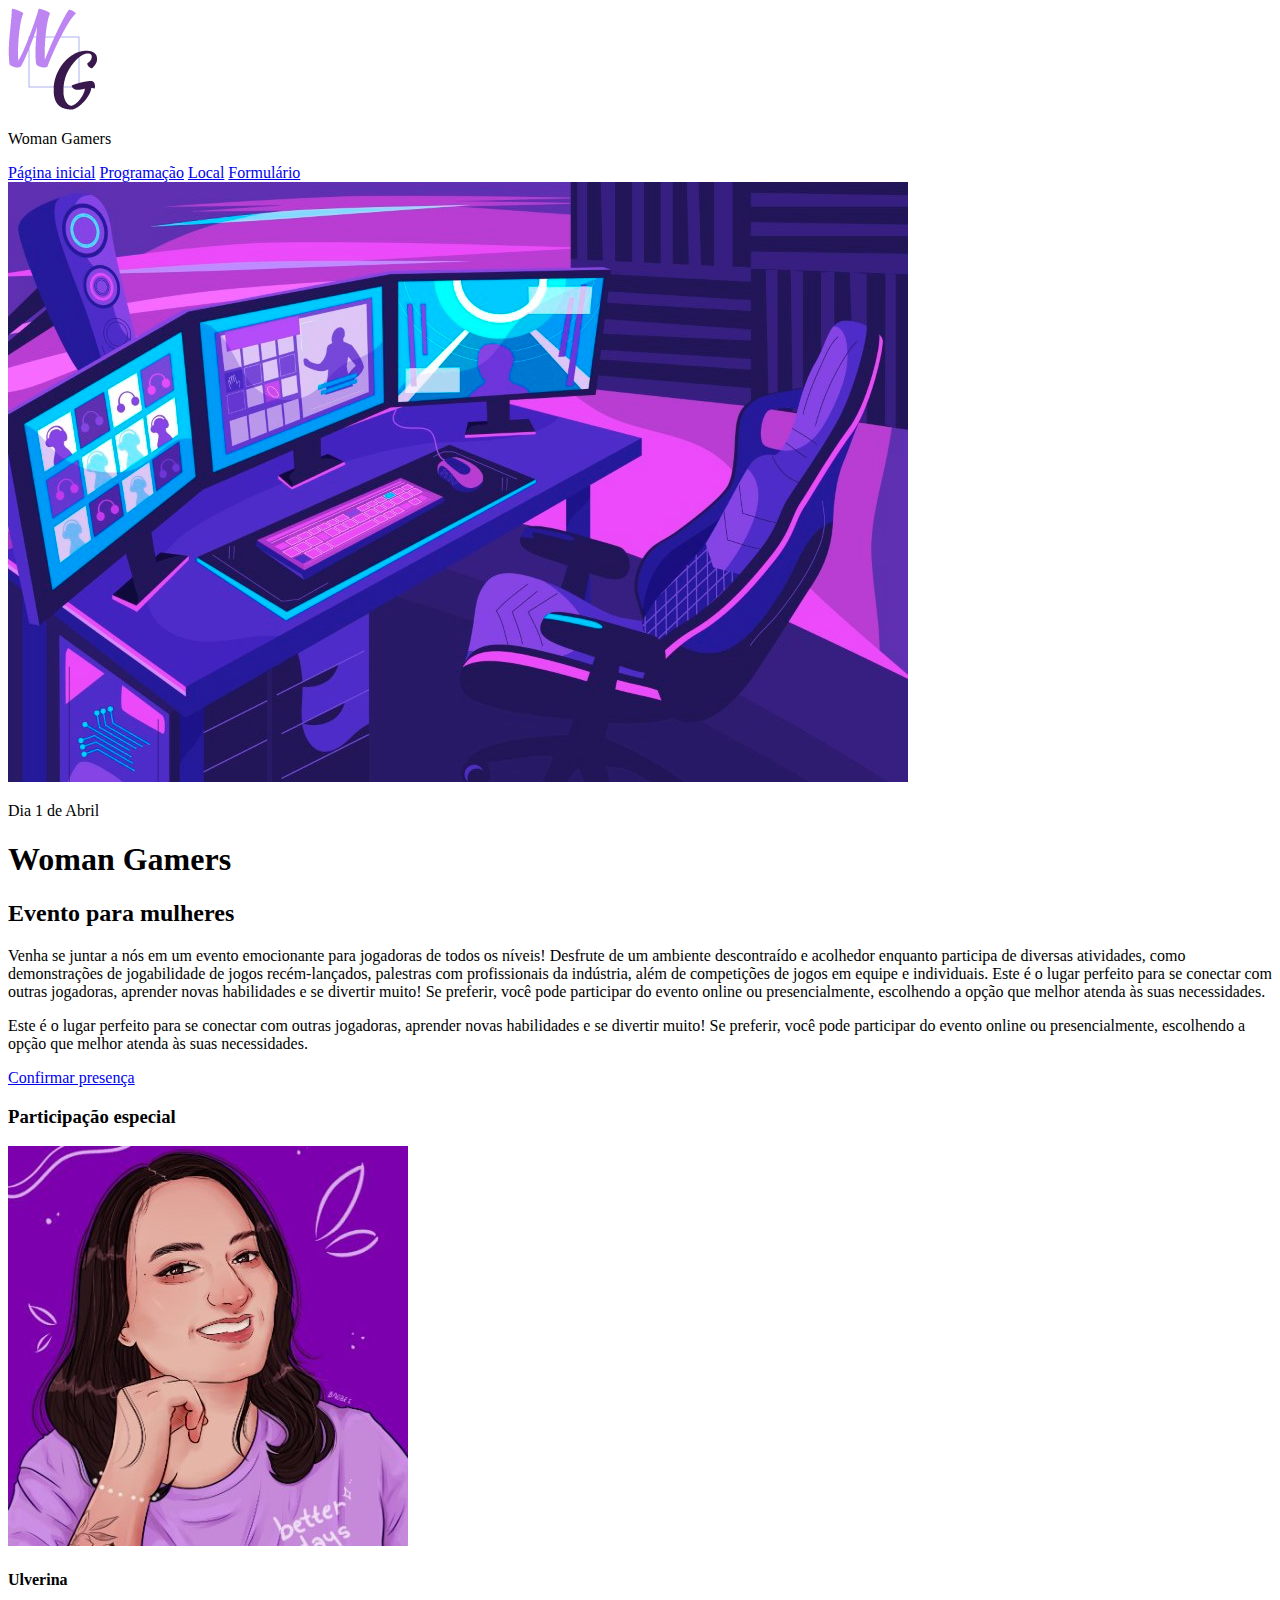
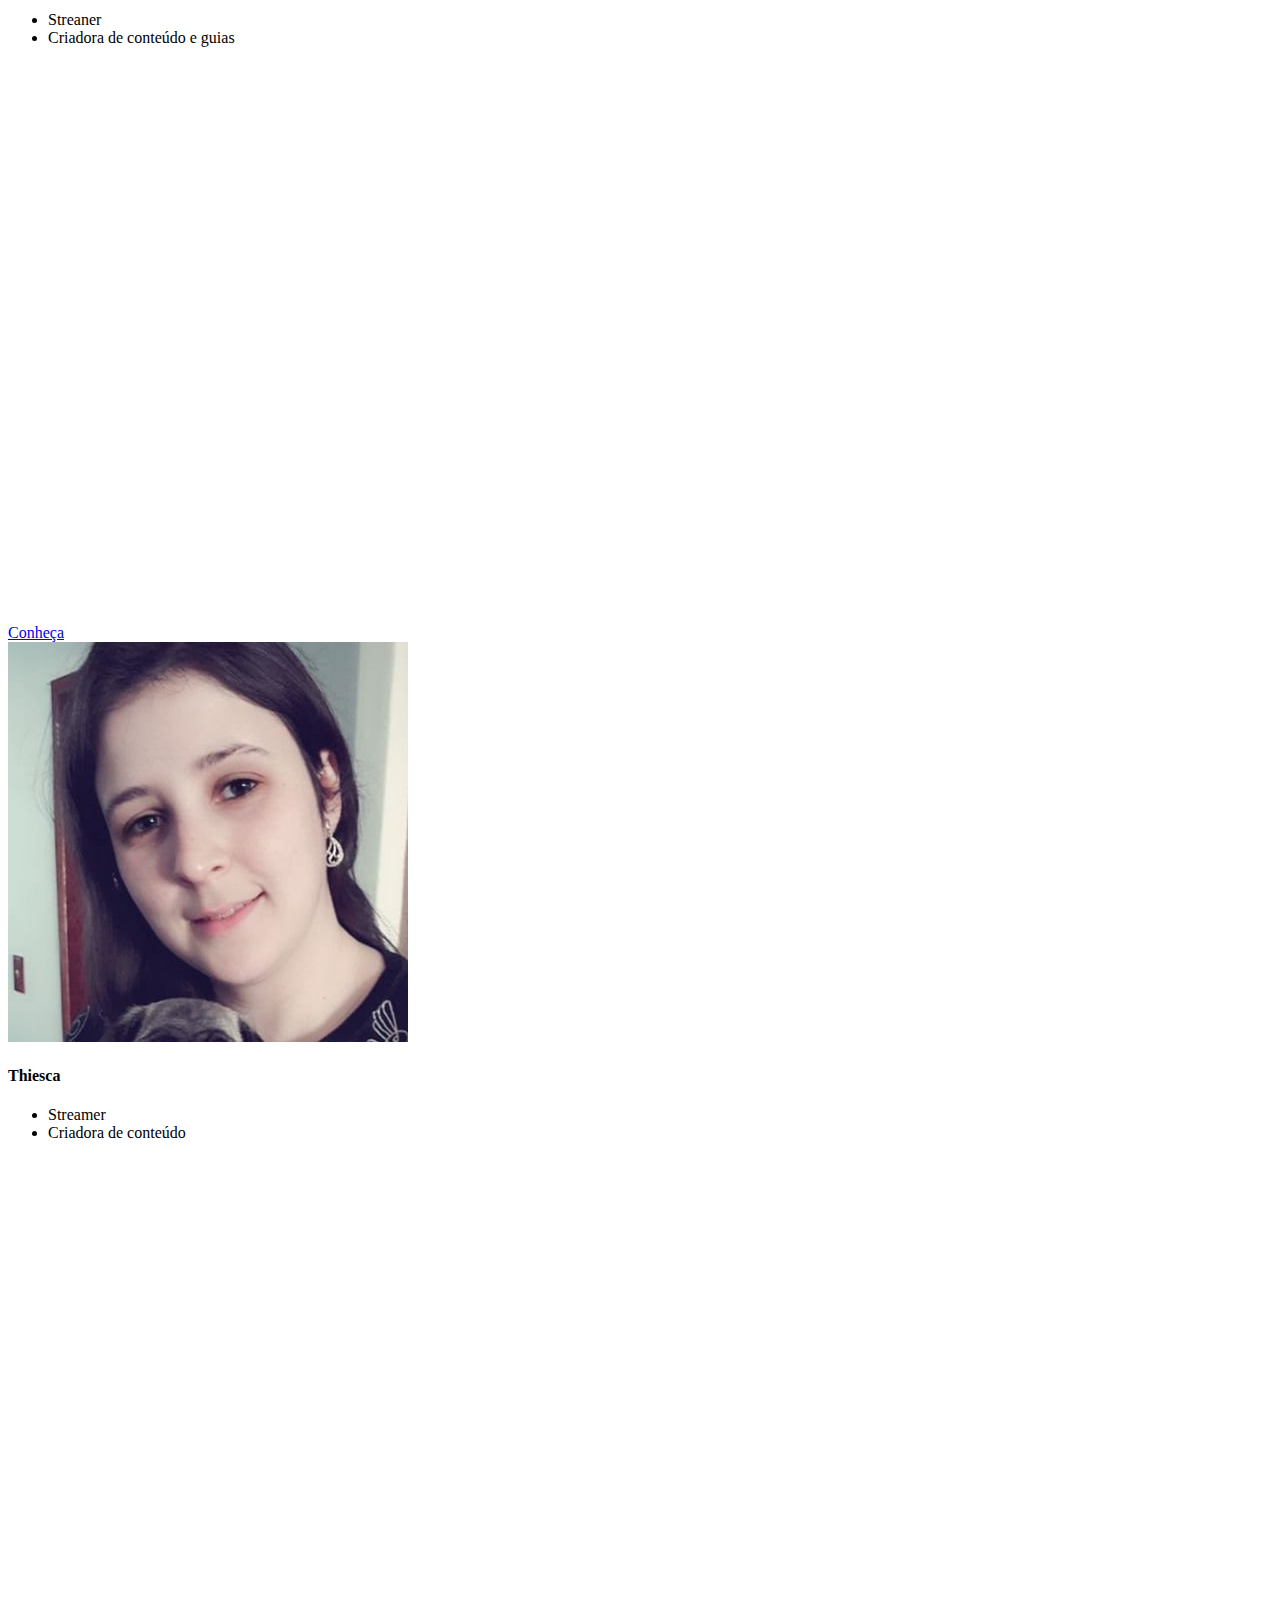
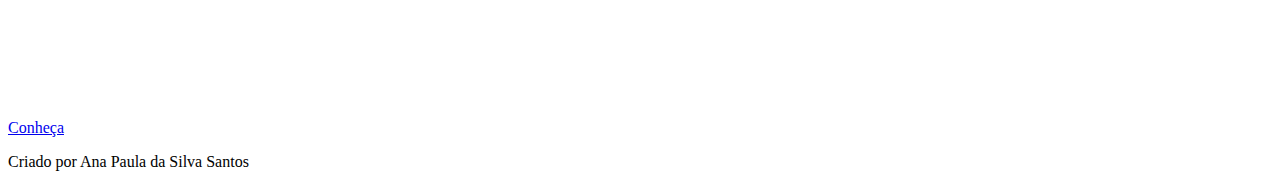
==== index.html @ d46bee35 "Adicionando arquivos" ====
<!DOCTYPE html>
<html lang="pt-br">

<head>

    <meta charset="UTF-8">
    <meta http-equiv="X-UA-Compatible" content="IE=edge">
    <meta name="viewport" content="width=device-width, initial-scale=1.0">
    <title>Woman Gamers</title>
    <link rel="shortcut icon" href="./img/logotipo.ico" type="image/x-icon">

</head>

<body>

    <section class="logo">

        <img src="./img/logotipo.png" alt="logotipo" class="logo-imagem">
        <p class="logo-texto">Woman Gamers</p>

    </section>

    <nav>

        <a href="index.html" class="nav-link">Página inicial</a>
        <a href="programacao.html" class="nav-link">Programação</a>
        <a href="local.html" class="nav-link">Local</a>
        <a href="formulario.html" class="nav-link">Formulário</a>

    </nav>

    <section class="cabecalho">

        <img src="./img/cabecalho_index.jpg" alt="imagem de cabeçalho" class="cabecalho-imagem">
        <p class="cabecalho-texto">Dia 1 de Abril</p>
        <h1 class="cabecalho-titulo">Woman Gamers</h1>

    </section>

    <section class="conteudo">

        <h2 class="conteudo-titulo"> Evento para mulheres</h2>
        
        <p class="conteudo-texto">
            Venha se juntar a nós em um evento emocionante para jogadoras de todos os níveis! Desfrute de um ambiente
            descontraído e acolhedor enquanto participa de diversas atividades, como demonstrações de jogabilidade de
            jogos recém-lançados, palestras com profissionais da indústria, além de competições de jogos em equipe e
            individuais.
            Este é o lugar perfeito para se conectar com outras jogadoras, aprender novas habilidades e se divertir
            muito! Se preferir, você pode participar do evento online ou presencialmente, escolhendo a opção que melhor
            atenda às suas necessidades.
        </p>

        <p class="conteudo-texto">
            Este é o lugar perfeito para se conectar com outras jogadoras, aprender novas habilidades e se divertir
            muito! Se preferir, você pode participar do evento online ou presencialmente, escolhendo a opção que melhor
            atenda às suas necessidades.
        </p>

        <a href="formulario.html" class="conteudo-botao">Confirmar presença</a>

    </section>

    <section class="participacao-especial">

        <h3 class="participacao-especial-titulo">Participação especial</h3>

        <div class="participante">

            <img src="./img/ulve400x400.jpg" alt="imagem ulverina" class="participante-imagem">
            <h4 class="participante-titulo">Ulverina</h4>

            <ul class="paticipante-lista">

                <li class="paticipante-item">Streaner</li>
                <li class="paticipante-item">Criadora de conteúdo e guias</li>

            </ul>

                <a href="https://linktr.ee/ulverina" class="participante-botao">Conheça</a>
                <iframe width="1008" height="575" src="https://www.youtube.com/embed/ABy7Rdi3_rg"
                    title="VELOZ E FURIOSA NA KOMBOSA - We took that Trip" frameborder="0"
                    allow="accelerometer; autoplay; clipboard-write; encrypted-media; gyroscope; picture-in-picture; web-share"
                    allowfullscreen class="paticipante-video"></iframe>

        </div>

        <div class="participante">

            <img src="./img/thi400x400.jpg" alt="imagem thiesca" class="participante-imagem">
            <h4 class="paticipante-titulo">Thiesca</h4>

            <ul class="paticipante-lista">

                <li class="paticipante-item">Streamer</li>
                <li class="paticipante-item">Criadora de conteúdo</li>

            </ul>

            <a href="https://linktr.ee/thiesca" class="participante-botao">Conheça</a>

            <iframe width="1008" height="575" src="https://www.youtube.com/embed/AFjJ7q7mg8w"
                title="RPG de aventura e mineração | Terraria + Stardew Valley? - CORE KEEPER 01" frameborder="0"
                allow="accelerometer; autoplay; clipboard-write; encrypted-media; gyroscope; picture-in-picture; web-share"
                allowfullscreen class="paticipante-video"></iframe>

        </div>

    </section>

    <footer class="rodape">

        <p class="rodape-texto">Criado por Ana Paula da Silva Santos</p>

    </footer>

    </nav>

</body>

</html>
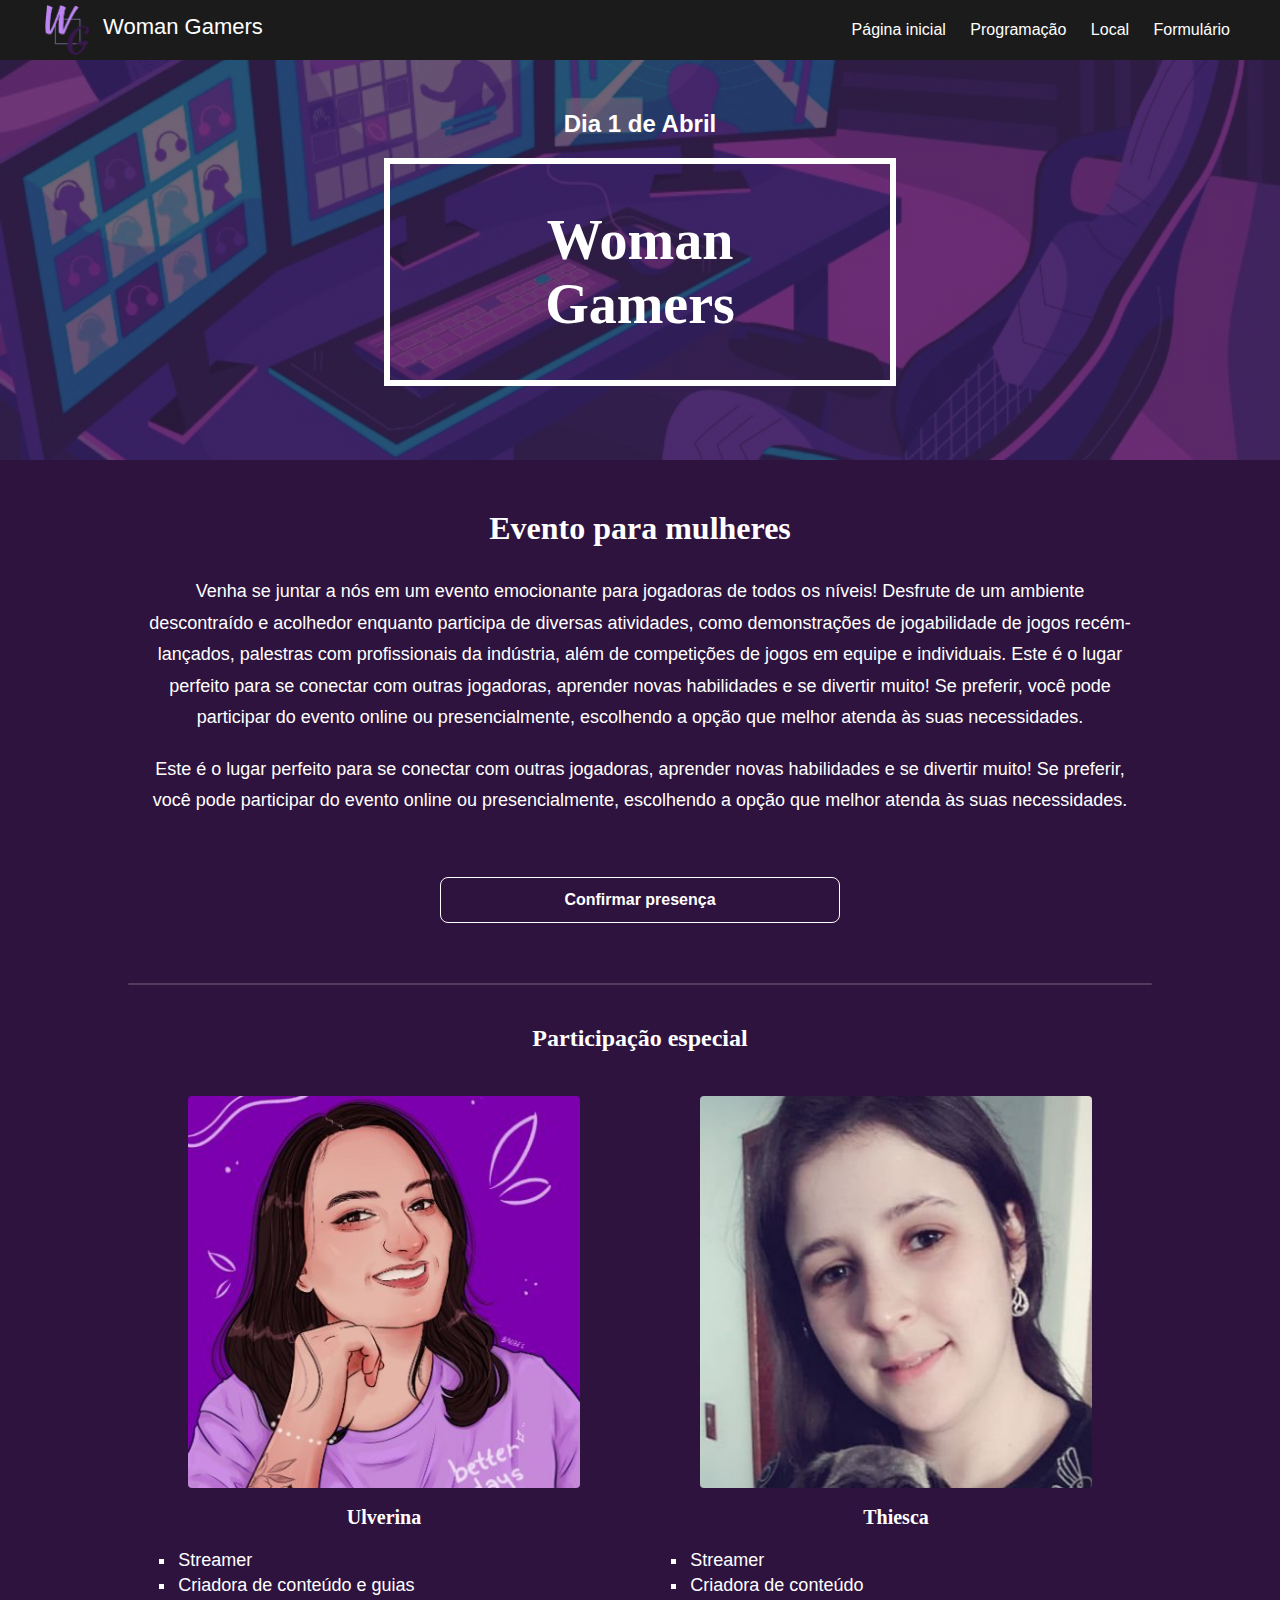
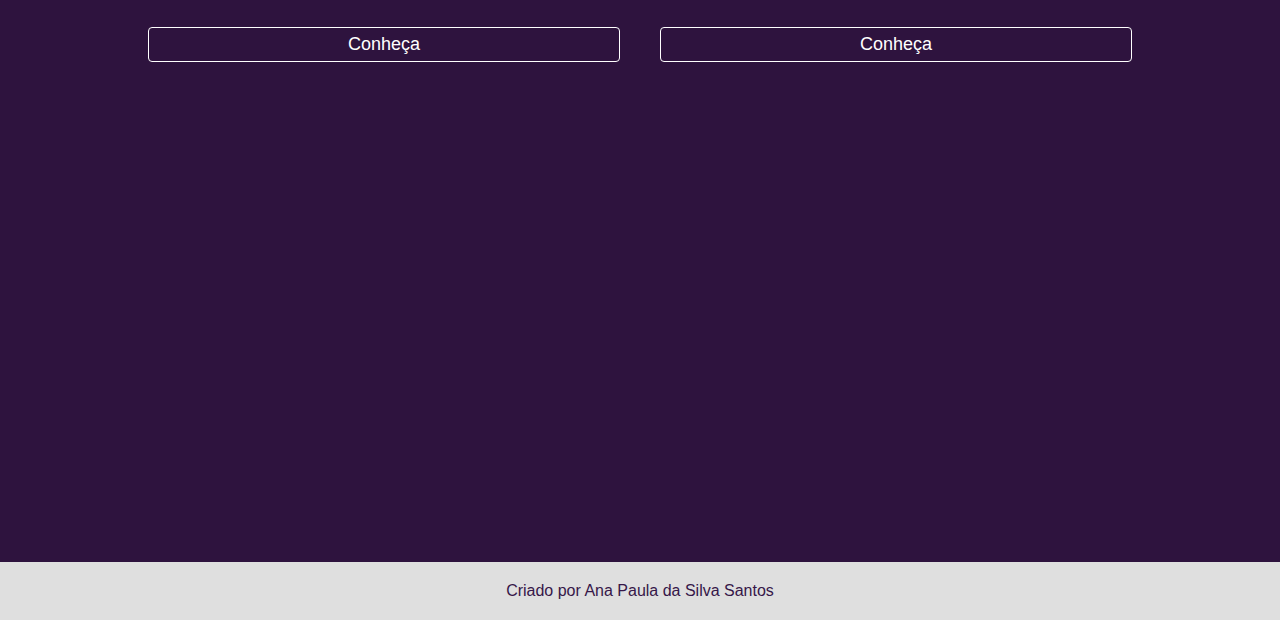
==== commit 1a45552a: "CSS" ====
--- a/index.html
+++ b/index.html
@@ -8,101 +8,140 @@
     <meta name="viewport" content="width=device-width, initial-scale=1.0">
     <title>Woman Gamers</title>
     <link rel="shortcut icon" href="./img/logotipo.ico" type="image/x-icon">
+    <link rel="stylesheet" href="./css/reset.css">
+    <link rel="stylesheet" href="./css/colors.css">
+    <link rel="stylesheet" href="./css/style.css">
 
 </head>
 
 <body>
 
-    <section class="logo">
+    <header>
+        <div class="div-header">
+            <a href="index.html" class="header-link">
+                <img src="./img/logotipo.png" alt="logotipo" class="header-link-img">
+                <p class="header-link-txt">Woman Gamers</p>
+            </a>
 
-        <img src="./img/logotipo.png" alt="logotipo" class="logo-imagem">
-        <p class="logo-texto">Woman Gamers</p>
+            <nav class="header-nav">
 
-    </section>
+                <a href="index.html" class="header-nav-link">Página inicial</a>
+                <a href="programacao.html" class="header-nav-link">Programação</a>
+                <a href="local.html" class="header-nav-link">Local</a>
+                <a href="formulario.html" class="header-nav-link">Formulário</a>
 
-    <nav>
+            </nav>
+        </div>
 
-        <a href="index.html" class="nav-link">Página inicial</a>
-        <a href="programacao.html" class="nav-link">Programação</a>
-        <a href="local.html" class="nav-link">Local</a>
-        <a href="formulario.html" class="nav-link">Formulário</a>
+        <div class="header-txt">
+            <p class="header-txt-data">Dia 1 de Abril</p>
+            <p class="header-txt-titulo">Woman<br>Gamers</p>
+        </div>
 
-    </nav>
+    </header>
 
-    <section class="cabecalho">
+    <main>
 
-        <img src="./img/cabecalho_index.jpg" alt="imagem de cabeçalho" class="cabecalho-imagem">
-        <p class="cabecalho-texto">Dia 1 de Abril</p>
-        <h1 class="cabecalho-titulo">Woman Gamers</h1>
+        <h1 class="conteudo-titulo"> Evento para mulheres</h1>
 
-    </section>
+        <div class="div-conteudo-texto">
+            <p class="conteudo-texto">
+                Venha se juntar a nós em um evento emocionante para jogadoras de todos os níveis! Desfrute de um ambiente
+                descontraído e acolhedor enquanto participa de diversas atividades, como demonstrações de jogabilidade de
+                jogos recém-lançados, palestras com profissionais da indústria, além de competições de jogos em equipe e
+                individuais.
+                Este é o lugar perfeito para se conectar com outras jogadoras, aprender novas habilidades e se divertir
+                muito! Se preferir, você pode participar do evento online ou presencialmente, escolhendo a opção que melhor
+                atenda às suas necessidades.
+            </p>
+    
+            <p class="conteudo-texto">
+                Este é o lugar perfeito para se conectar com outras jogadoras, aprender novas habilidades e se divertir
+                muito! Se preferir, você pode participar do evento online ou presencialmente, escolhendo a opção que melhor
+                atenda às suas necessidades.
+            </p>
+        </div>        
 
-    <section class="conteudo">
+        <div class="div-conteudo-botao">
 
-        <h2 class="conteudo-titulo"> Evento para mulheres</h2>
-        
-        <p class="conteudo-texto">
-            Venha se juntar a nós em um evento emocionante para jogadoras de todos os níveis! Desfrute de um ambiente
-            descontraído e acolhedor enquanto participa de diversas atividades, como demonstrações de jogabilidade de
-            jogos recém-lançados, palestras com profissionais da indústria, além de competições de jogos em equipe e
-            individuais.
-            Este é o lugar perfeito para se conectar com outras jogadoras, aprender novas habilidades e se divertir
-            muito! Se preferir, você pode participar do evento online ou presencialmente, escolhendo a opção que melhor
-            atenda às suas necessidades.
-        </p>
+            <a href="formulario.html" class="conteudo-botao">Confirmar presença</a>
 
-        <p class="conteudo-texto">
-            Este é o lugar perfeito para se conectar com outras jogadoras, aprender novas habilidades e se divertir
-            muito! Se preferir, você pode participar do evento online ou presencialmente, escolhendo a opção que melhor
-            atenda às suas necessidades.
-        </p>
+        </div>
 
-        <a href="formulario.html" class="conteudo-botao">Confirmar presença</a>
+    </main>
 
-    </section>
+    <hr>
 
     <section class="participacao-especial">
 
-        <h3 class="participacao-especial-titulo">Participação especial</h3>
+        <h2 class="participacao-especial-titulo">Participação especial</h2>
 
-        <div class="participante">
+        <div class="container-participante">
 
-            <img src="./img/ulve400x400.jpg" alt="imagem ulverina" class="participante-imagem">
-            <h4 class="participante-titulo">Ulverina</h4>
+            <div class="participante">
 
-            <ul class="paticipante-lista">
+                <div class="div-participante-imagem">
+                    <img src="./img/ulve400x400.jpg" alt="imagem ulverina" class="participante-imagem">
 
-                <li class="paticipante-item">Streaner</li>
-                <li class="paticipante-item">Criadora de conteúdo e guias</li>
+                </div>
 
-            </ul>
+                <h3 class="participante-titulo">Ulverina</h3>
 
-                <a href="https://linktr.ee/ulverina" class="participante-botao">Conheça</a>
-                <iframe width="1008" height="575" src="https://www.youtube.com/embed/ABy7Rdi3_rg"
-                    title="VELOZ E FURIOSA NA KOMBOSA - We took that Trip" frameborder="0"
-                    allow="accelerometer; autoplay; clipboard-write; encrypted-media; gyroscope; picture-in-picture; web-share"
-                    allowfullscreen class="paticipante-video"></iframe>
+                <ul class="participante-lista">
 
-        </div>
+                    <li class="participante-item">Streamer</li>
+                    <li class="participante-item">Criadora de conteúdo e guias</li>
 
-        <div class="participante">
+                </ul>
 
-            <img src="./img/thi400x400.jpg" alt="imagem thiesca" class="participante-imagem">
-            <h4 class="paticipante-titulo">Thiesca</h4>
+                <div class="div-botao">
+                    <a href="https://linktr.ee/ulverina" class="participante-botao">Conheça</a>
+                </div>
 
-            <ul class="paticipante-lista">
+                <div class="div-video">
+                    <iframe width="1008" height="575" src="https://www.youtube.com/embed/ABy7Rdi3_rg"
+                        title="VELOZ E FURIOSA NA KOMBOSA - We took that Trip" frameborder="0"
+                        allow="accelerometer; autoplay; clipboard-write; encrypted-media; gyroscope; picture-in-picture; web-share"
+                        allowfullscreen class="participante-video"></iframe>
+                </div>
 
-                <li class="paticipante-item">Streamer</li>
-                <li class="paticipante-item">Criadora de conteúdo</li>
 
-            </ul>
 
-            <a href="https://linktr.ee/thiesca" class="participante-botao">Conheça</a>
+            </div>
 
-            <iframe width="1008" height="575" src="https://www.youtube.com/embed/AFjJ7q7mg8w"
-                title="RPG de aventura e mineração | Terraria + Stardew Valley? - CORE KEEPER 01" frameborder="0"
-                allow="accelerometer; autoplay; clipboard-write; encrypted-media; gyroscope; picture-in-picture; web-share"
-                allowfullscreen class="paticipante-video"></iframe>
+            <div class="participante">
+
+                <div class="div-participante-imagem">
+                    <img src="./img/thi400x400.jpg" alt="imagem thiesca" class="participante-imagem">
+
+                </div>
+
+                <h3 class="participante-titulo">Thiesca</h3>
+
+                <ul class="participante-lista">
+
+                    <li class="participante-item">Streamer</li>
+                    <li class="participante-item">Criadora de conteúdo</li>
+
+                </ul>
+
+                <div class="div-botao">
+
+                    <a href="https://linktr.ee/thiesca" class="participante-botao">Conheça</a>
+
+                </div>
+
+                <div class="div-video">
+
+                    <iframe width="1008" height="575" src="https://www.youtube.com/embed/AFjJ7q7mg8w"
+                        title="RPG de aventura e mineração | Terraria + Stardew Valley? - CORE KEEPER 01"
+                        frameborder="0"
+                        allow="accelerometer; autoplay; clipboard-write; encrypted-media; gyroscope; picture-in-picture; web-share"
+                        allowfullscreen class="participante-video"></iframe>
+
+                </div>
+
+            </div>
 
         </div>
 
@@ -111,10 +150,7 @@
     <footer class="rodape">
 
         <p class="rodape-texto">Criado por Ana Paula da Silva Santos</p>
-
     </footer>
-
-    </nav>
 
 </body>
 
--- a/css/colors.css
+++ b/css/colors.css
@@ -0,0 +1,13 @@
+
+:root {
+    --color-first: rgb(46, 19, 62);
+    --color-second: rgb(223, 223, 223);
+    --color-header: rgb(27, 27, 27);
+    --color-text: white;
+    --color-text-second:rgb(54, 23, 73);
+    --color-hover: rgb(86, 65, 100);
+    --color-hover-second:rgb(205, 202, 206);
+    --color-hr: rgba(226, 226, 226, 0.2);
+    --color-footer: rgb(223, 223, 223);
+    --color-text-footer: rgb(54, 23, 73);
+}
--- a/css/style.css
+++ b/css/style.css
@@ -0,0 +1,237 @@
+* {
+    color: var(--color-text);
+}
+
+body {
+    background-color: var(--color-first);
+    padding-top: 60px;
+}
+
+h1,
+h2,
+h3 {
+    font-family: serif;
+}
+
+h1 {
+    font-size: 32px;
+}
+
+h2 {
+    font-size: 24px;
+}
+
+h3 {
+    font-size: 20px;
+}
+
+header {
+    background-image: linear-gradient(rgba(51, 31, 59, 0.7), rgba(51, 31, 59, 0.7)), url('../img/cabecalho_index.jpg');
+    background-size: cover;
+    background-position: center;
+    height: 400px;
+}
+
+a {
+    text-decoration: none;
+}
+
+.div-header {
+    position: fixed;
+    background-color: var(--color-header);
+    width: 100%;
+    top: 0;
+    display: inline-block;
+    height: 60px;
+}
+
+.header-link {
+    display: inline-block;
+    padding: 5px;
+    margin-left: 40px;
+}
+
+.header-link-img {
+    max-height: 50px;
+    vertical-align: middle;
+}
+
+.header-link-txt {
+    display: inline-block;
+    margin-left: 10px;
+    font-size: 22px;
+}
+
+.header-nav {
+    position: absolute;
+    display: inline-block;
+    right: 0;
+    padding-right: 40px;
+    padding-top: 21px;
+}
+
+.header-nav-link {
+    padding: 10px;
+}
+
+.header-nav-link:hover{
+    background-color: var(--color-hover);
+}
+
+.header-txt {
+    text-align: center;
+    padding-top: 50px;
+    width: 40%;
+    margin: auto;
+}
+
+.header-txt-data {
+    padding-bottom: 20px;
+    font-size: 18pt;
+    font-weight: 700;
+}
+
+.header-txt-titulo {
+    border: solid 6px;
+    padding: 44px 56px;
+    font-size: 56px;
+    font-weight: 700;
+    font-family: serif;
+}
+
+main {
+    font-size: 16px;
+    max-width: 80%;
+    margin: auto;
+    text-align: center;
+    padding: 40px 20px 60px 20px;
+    line-height: 1.75;
+}
+
+.conteudo-titulo {
+    padding-bottom: 20px;
+}
+
+.div-conteudo-texto {
+    margin-bottom: 40px;
+}
+
+.conteudo-texto {
+    padding-bottom: 20px;
+    font-size: 18px;
+}
+
+.div-conteudo-botao {
+    border: solid 1px;
+    border-radius: 8px;
+    margin: auto;
+    max-width: 400px;
+}
+
+.conteudo-botao {
+    font-weight: 700;
+    display: block;
+    padding: 8px 40px;
+}
+
+.conteudo-botao:hover {
+    background-color: var(--color-hover);
+}
+
+hr {
+    border: solid 1px;
+    width: 80%;
+    margin: auto;
+    border-radius: 8px;
+    border-color: var(--color-hr);
+}
+
+section {
+    padding-bottom: 80px;
+}
+
+.participacao-especial-titulo {
+    text-align: center;
+    padding: 40px 10px;
+    display: block;
+}
+
+.container-participante {
+    display: flex;
+    margin-left: 10%;
+    margin-right: 10%;
+}
+
+.participante {
+    width: 50%;
+    padding-left: 20px;
+    padding-right: 20px;
+}
+
+.div-participante-imagem {
+    width: 100%;
+    height: max-content;
+    text-align: center;
+}
+
+.participante-imagem {
+    width: 100%;
+    max-width: 400px;
+    border-radius: 8px;
+    padding: 4px;
+}
+
+.participante-titulo {
+    text-align: center;
+    padding: 10px;
+}
+
+.participante-lista {
+    padding: 2% 2% 2% 6%;
+}
+
+.participante-item {
+    list-style: square;
+    padding: 2px;
+    font-size: 18px;
+    font-weight: 200;
+}
+
+.div-botao {
+    margin: 20px 0;
+    border: solid 1px;
+    border-radius: 4px;
+    padding: 6px;
+    text-align: center;
+}
+
+.participante-botao {
+    font-size: 18px;
+    display: block;
+}
+
+.div-botao:hover {
+    background-color: var(--color-hover);
+}
+
+.div-video {
+    width: 100%;
+    height: 400px;
+}
+
+.participante-video {
+    max-width: 100%;
+    max-height: 100%;
+    border-radius: 4px;
+}
+
+.rodape {
+    background-color: var(--color-footer);
+    text-align: center;
+    padding: 20px;
+    font-size: 16px;
+}
+
+.rodape-texto {
+    color: var(--color-text-footer);
+}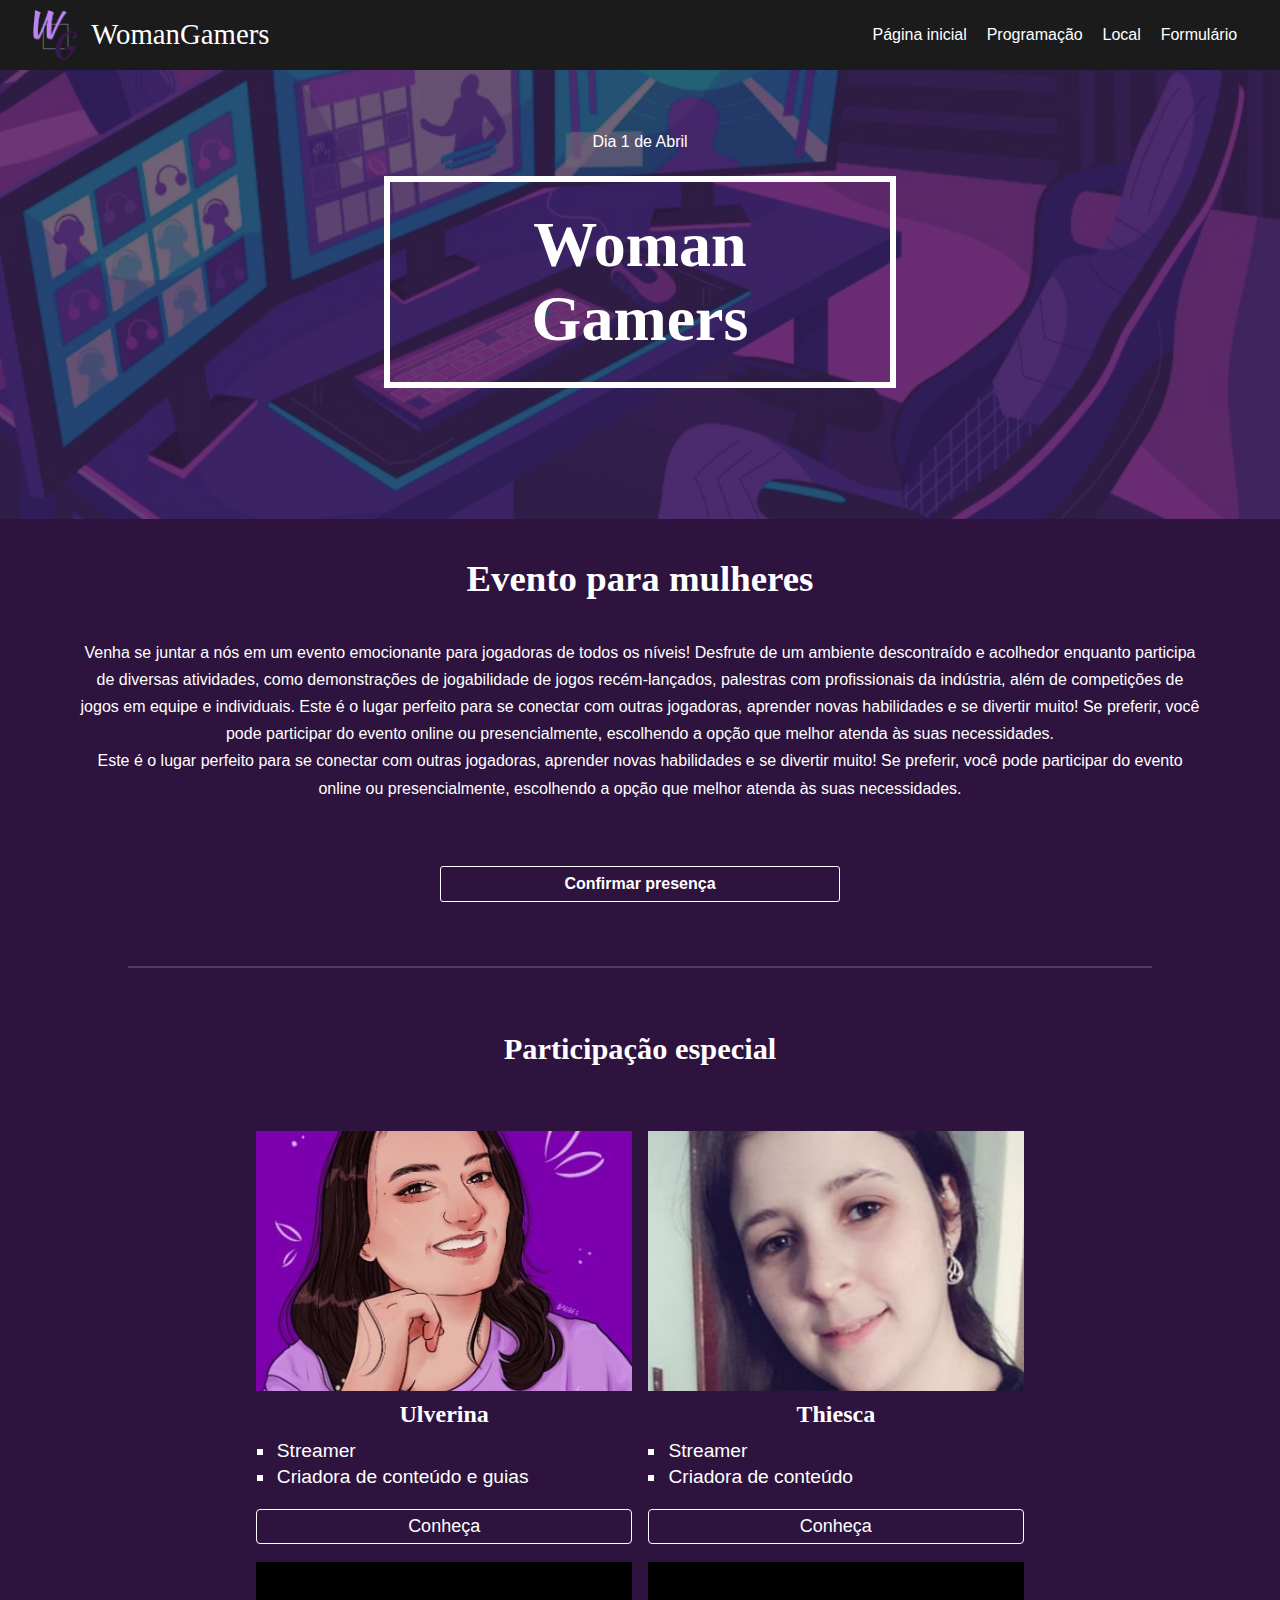
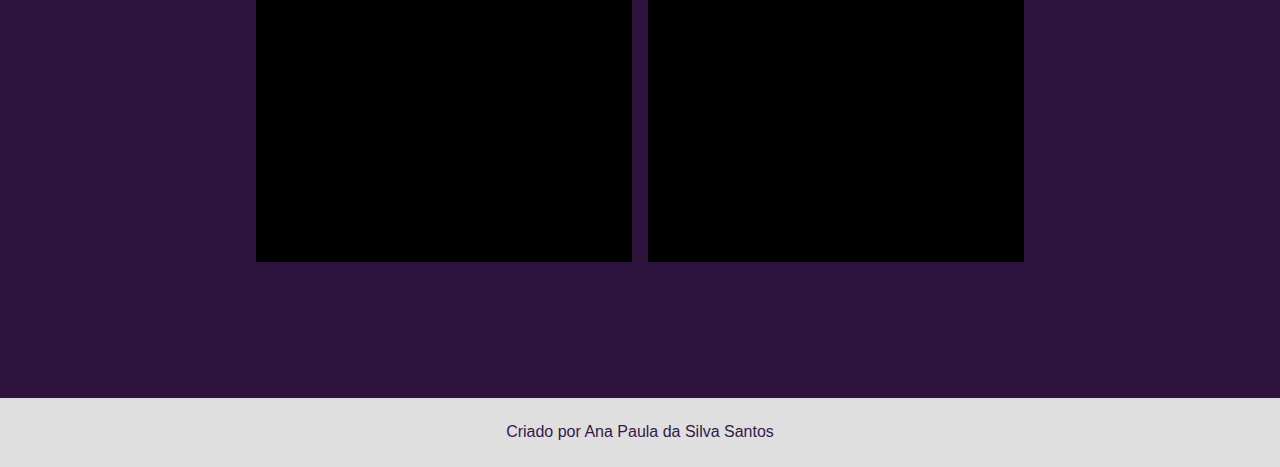
==== commit b831aac3: "Ajustes no CSS" ====
--- a/index.html
+++ b/index.html
@@ -20,60 +20,56 @@
         <div class="div-header">
             <a href="index.html" class="header-link">
                 <img src="./img/logotipo.png" alt="logotipo" class="header-link-img">
-                <p class="header-link-txt">Woman Gamers</p>
+                <p class="header-link-txt">WomanGamers</p>
             </a>
 
             <nav class="header-nav">
-
                 <a href="index.html" class="header-nav-link">Página inicial</a>
                 <a href="programacao.html" class="header-nav-link">Programação</a>
                 <a href="local.html" class="header-nav-link">Local</a>
                 <a href="formulario.html" class="header-nav-link">Formulário</a>
-
             </nav>
         </div>
 
-        <div class="header-txt">
+        <div class="banner">
             <p class="header-txt-data">Dia 1 de Abril</p>
             <p class="header-txt-titulo">Woman<br>Gamers</p>
         </div>
-
     </header>
 
     <main>
-
         <h1 class="conteudo-titulo"> Evento para mulheres</h1>
 
         <div class="div-conteudo-texto">
             <p class="conteudo-texto">
-                Venha se juntar a nós em um evento emocionante para jogadoras de todos os níveis! Desfrute de um ambiente
-                descontraído e acolhedor enquanto participa de diversas atividades, como demonstrações de jogabilidade de
+                Venha se juntar a nós em um evento emocionante para jogadoras de todos os níveis! Desfrute de um
+                ambiente
+                descontraído e acolhedor enquanto participa de diversas atividades, como demonstrações de jogabilidade
+                de
                 jogos recém-lançados, palestras com profissionais da indústria, além de competições de jogos em equipe e
                 individuais.
                 Este é o lugar perfeito para se conectar com outras jogadoras, aprender novas habilidades e se divertir
-                muito! Se preferir, você pode participar do evento online ou presencialmente, escolhendo a opção que melhor
+                muito! Se preferir, você pode participar do evento online ou presencialmente, escolhendo a opção que
+                melhor
                 atenda às suas necessidades.
             </p>
-    
+
             <p class="conteudo-texto">
                 Este é o lugar perfeito para se conectar com outras jogadoras, aprender novas habilidades e se divertir
-                muito! Se preferir, você pode participar do evento online ou presencialmente, escolhendo a opção que melhor
+                muito! Se preferir, você pode participar do evento online ou presencialmente, escolhendo a opção que
+                melhor
                 atenda às suas necessidades.
             </p>
-        </div>        
+        </div>
 
         <div class="div-conteudo-botao">
-
             <a href="formulario.html" class="conteudo-botao">Confirmar presença</a>
-
         </div>
-
     </main>
 
     <hr>
 
     <section class="participacao-especial">
-
         <h2 class="participacao-especial-titulo">Participação especial</h2>
 
         <div class="container-participante">
@@ -88,10 +84,8 @@
                 <h3 class="participante-titulo">Ulverina</h3>
 
                 <ul class="participante-lista">
-
                     <li class="participante-item">Streamer</li>
                     <li class="participante-item">Criadora de conteúdo e guias</li>
-
                 </ul>
 
                 <div class="div-botao">
@@ -99,59 +93,44 @@
                 </div>
 
                 <div class="div-video">
-                    <iframe width="1008" height="575" src="https://www.youtube.com/embed/ABy7Rdi3_rg"
+                    <iframe width="380" height="224" src="https://www.youtube.com/embed/ABy7Rdi3_rg"
                         title="VELOZ E FURIOSA NA KOMBOSA - We took that Trip" frameborder="0"
                         allow="accelerometer; autoplay; clipboard-write; encrypted-media; gyroscope; picture-in-picture; web-share"
-                        allowfullscreen class="participante-video"></iframe>
+                        allowfullscreen></iframe>
                 </div>
-
-
-
             </div>
 
             <div class="participante">
 
                 <div class="div-participante-imagem">
                     <img src="./img/thi400x400.jpg" alt="imagem thiesca" class="participante-imagem">
-
                 </div>
 
                 <h3 class="participante-titulo">Thiesca</h3>
 
                 <ul class="participante-lista">
-
                     <li class="participante-item">Streamer</li>
                     <li class="participante-item">Criadora de conteúdo</li>
-
                 </ul>
 
                 <div class="div-botao">
-
                     <a href="https://linktr.ee/thiesca" class="participante-botao">Conheça</a>
-
                 </div>
 
                 <div class="div-video">
-
-                    <iframe width="1008" height="575" src="https://www.youtube.com/embed/AFjJ7q7mg8w"
+                    <iframe width="380" height="224" src="https://www.youtube.com/embed/AFjJ7q7mg8w"
                         title="RPG de aventura e mineração | Terraria + Stardew Valley? - CORE KEEPER 01"
                         frameborder="0"
                         allow="accelerometer; autoplay; clipboard-write; encrypted-media; gyroscope; picture-in-picture; web-share"
-                        allowfullscreen class="participante-video"></iframe>
-
+                        allowfullscreen></iframe>
                 </div>
-
             </div>
-
         </div>
-
     </section>
 
     <footer class="rodape">
-
         <p class="rodape-texto">Criado por Ana Paula da Silva Santos</p>
     </footer>
-
 </body>
 
 </html>--- a/css/colors.css
+++ b/css/colors.css
@@ -1,13 +1,14 @@
-
 :root {
     --color-first: rgb(46, 19, 62);
-    --color-second: rgb(223, 223, 223);
+    --color-second: rgb(243, 243, 243);
     --color-header: rgb(27, 27, 27);
     --color-text: white;
-    --color-text-second:rgb(54, 23, 73);
+    --color-text-second: rgb(54, 23, 73);
+    --color-text-form: rgb(84, 66, 95);
+    --color-shadow: rgb(159, 158, 158);
     --color-hover: rgb(86, 65, 100);
-    --color-hover-second:rgb(205, 202, 206);
+    --color-hover-second: rgb(205, 202, 206);
     --color-hr: rgba(226, 226, 226, 0.2);
     --color-footer: rgb(223, 223, 223);
     --color-text-footer: rgb(54, 23, 73);
-}
+}--- a/css/style.css
+++ b/css/style.css
@@ -1,204 +1,197 @@
-* {
-    color: var(--color-text);
-}
-
-body {
-    background-color: var(--color-first);
-    padding-top: 60px;
-}
-
-h1,
-h2,
-h3 {
-    font-family: serif;
-}
-
-h1 {
-    font-size: 32px;
-}
-
-h2 {
-    font-size: 24px;
-}
-
-h3 {
-    font-size: 20px;
-}
-
 header {
+    margin-top: 4.3em;
+    width: 100%;
+}
+
+.div-header {
+    display: flex;
+    flex-direction: row;
+    align-items: center;
+    background-color: var(--color-header);
+    padding: 10px;
+    position: fixed;
+    width: 100%;
+    top: 0;
+    max-height: 5em;
+}
+
+a {
+    text-decoration: none;
+}
+
+.header-link {
+    display: flex;
+    align-items: center;
+    flex-grow: 0.5;
+
+}
+
+.header-link-img {
+    max-width: 50px;
+    max-height: 50px;
+    margin-left: 5%;
+}
+
+.header-link-txt {
+    font-family: serif;
+    font-size: 1.8em;
+    margin-left: 0.5em;
+    color: var(--color-text);
+}
+
+.header-nav {
+    flex-grow: 1;
+    text-align: end;
+    margin-right: 2%;
+}
+
+.header-nav-link {
+    font-size: 1em;
+    padding: 1%;
+    color: var(--color-text);
+}
+
+.header-nav-link:hover {
+    background-color: var(--color-hover);
+}
+
+.banner {
     background-image: linear-gradient(rgba(51, 31, 59, 0.7), rgba(51, 31, 59, 0.7)), url('../img/cabecalho_index.jpg');
     background-size: cover;
     background-position: center;
-    height: 400px;
-}
-
-a {
-    text-decoration: none;
-}
-
-.div-header {
-    position: fixed;
-    background-color: var(--color-header);
-    width: 100%;
-    top: 0;
-    display: inline-block;
-    height: 60px;
-}
-
-.header-link {
-    display: inline-block;
-    padding: 5px;
-    margin-left: 40px;
-}
-
-.header-link-img {
-    max-height: 50px;
-    vertical-align: middle;
-}
-
-.header-link-txt {
-    display: inline-block;
-    margin-left: 10px;
-    font-size: 22px;
-}
-
-.header-nav {
-    position: absolute;
-    display: inline-block;
-    right: 0;
-    padding-right: 40px;
-    padding-top: 21px;
-}
-
-.header-nav-link {
-    padding: 10px;
-}
-
-.header-nav-link:hover{
-    background-color: var(--color-hover);
-}
-
-.header-txt {
-    text-align: center;
-    padding-top: 50px;
-    width: 40%;
-    margin: auto;
+    width: 100%;
+    height: 50vh;
 }
 
 .header-txt-data {
-    padding-bottom: 20px;
-    font-size: 18pt;
-    font-weight: 700;
+    font-size: 1em;
+    font-family: Arial, Helvetica, sans-serif;
+    color: var(--color-text);
+    text-align: center;
+    padding-top: 5%;
 }
 
 .header-txt-titulo {
-    border: solid 6px;
-    padding: 44px 56px;
-    font-size: 56px;
-    font-weight: 700;
-    font-family: serif;
-}
-
-main {
-    font-size: 16px;
-    max-width: 80%;
-    margin: auto;
-    text-align: center;
-    padding: 40px 20px 60px 20px;
-    line-height: 1.75;
+    font-size: 4em;
+    font-family: serif;
+    font-weight: bold;
+    color: var(--color-text);
+    text-align: center;
+    padding: 2%;
+    margin: 2% 30% 5% 30%;
+    border: solid 0.1em;
+}
+
+body {
+    background-color: var(--color-first);
+    color: var(--color-text);
+    font-family: Arial, Helvetica, sans-serif;
 }
 
 .conteudo-titulo {
-    padding-bottom: 20px;
+    font-size: 2.3em;
+    font-family: serif;
+    font-weight: bold;
+    text-align: center;
+    padding: 1%;
+    margin-top: 2%;
+    margin-bottom: 1%;
 }
 
 .div-conteudo-texto {
-    margin-bottom: 40px;
-}
-
-.conteudo-texto {
-    padding-bottom: 20px;
-    font-size: 18px;
+    font-size: 1em;
+    text-align: center;
+    line-height: 1.7em;
+    padding: 1%;
+    margin-left: 5%;
+    margin-right: 5%;
+    margin-bottom: 4%;
 }
 
 .div-conteudo-botao {
-    border: solid 1px;
-    border-radius: 8px;
+    border: solid 0.1em;
+    border-radius: 3px;
     margin: auto;
     max-width: 400px;
 }
 
 .conteudo-botao {
-    font-weight: 700;
+    font-size: 1em;
+    font-weight: 600;
+    color: var(--color-text);
+    text-align: center;
+    padding: 8px 40px;
     display: block;
-    padding: 8px 40px;
-}
-
-.conteudo-botao:hover {
-    background-color: var(--color-hover);
 }
 
 hr {
     border: solid 1px;
     width: 80%;
-    margin: auto;
+    margin: 5% auto;
     border-radius: 8px;
     border-color: var(--color-hr);
 }
 
-section {
-    padding-bottom: 80px;
+.conteudo-botao:hover {
+    background-color: var(--color-hover);
 }
 
 .participacao-especial-titulo {
-    text-align: center;
-    padding: 40px 10px;
-    display: block;
+    font-family: serif;
+    font-size: 1.9em;
+    font-weight: bold;
+    text-align: center;
+    margin-bottom: 5%;
 }
 
 .container-participante {
+    display: grid;
+    grid-template-columns: repeat(auto-fit, minmax(300px, 1fr));
+    gap: 2%;
+    justify-content: center;
+    justify-items: center;
+    margin-left: 20%;
+    margin-right: 20%;
+
+}
+
+.participante {
+    width: 100%;
+}
+
+.participante-titulo {
+    font-size: 1.5em;
+    font-family: serif;
+    text-align: center;
+    padding: 10px;
+}
+
+.div-participante-imagem {
     display: flex;
-    margin-left: 10%;
-    margin-right: 10%;
-}
-
-.participante {
-    width: 50%;
-    padding-left: 20px;
-    padding-right: 20px;
-}
-
-.div-participante-imagem {
-    width: 100%;
-    height: max-content;
-    text-align: center;
+    width: 100%;
+    height: 30%;
+    overflow: hidden;
+    align-items: center;
+    justify-items: center;
 }
 
 .participante-imagem {
     width: 100%;
-    max-width: 400px;
-    border-radius: 8px;
-    padding: 4px;
-}
-
-.participante-titulo {
-    text-align: center;
-    padding: 10px;
+    height: auto;
 }
 
 .participante-lista {
-    padding: 2% 2% 2% 6%;
+    margin-bottom: 5%;
 }
 
 .participante-item {
     list-style: square;
     padding: 2px;
-    font-size: 18px;
-    font-weight: 200;
+    margin-left: 5%;
+    font-size: 1.2em;
 }
 
 .div-botao {
-    margin: 20px 0;
     border: solid 1px;
     border-radius: 4px;
     padding: 6px;
@@ -208,6 +201,7 @@
 .participante-botao {
     font-size: 18px;
     display: block;
+    color: var(--color-text);
 }
 
 .div-botao:hover {
@@ -215,21 +209,23 @@
 }
 
 .div-video {
-    width: 100%;
-    height: 400px;
-}
-
-.participante-video {
-    max-width: 100%;
-    max-height: 100%;
-    border-radius: 4px;
+    margin-top: 5%;
+    margin-bottom: 5%;
+    text-align: center;
+    height: 300px;
+    background-color: black;
+}
+
+.div-video > iframe {
+    width: 100%;
+    height: 100%;
 }
 
 .rodape {
     background-color: var(--color-footer);
     text-align: center;
-    padding: 20px;
-    font-size: 16px;
+    padding: 2%;
+    font-size: 1em;
 }
 
 .rodape-texto {
